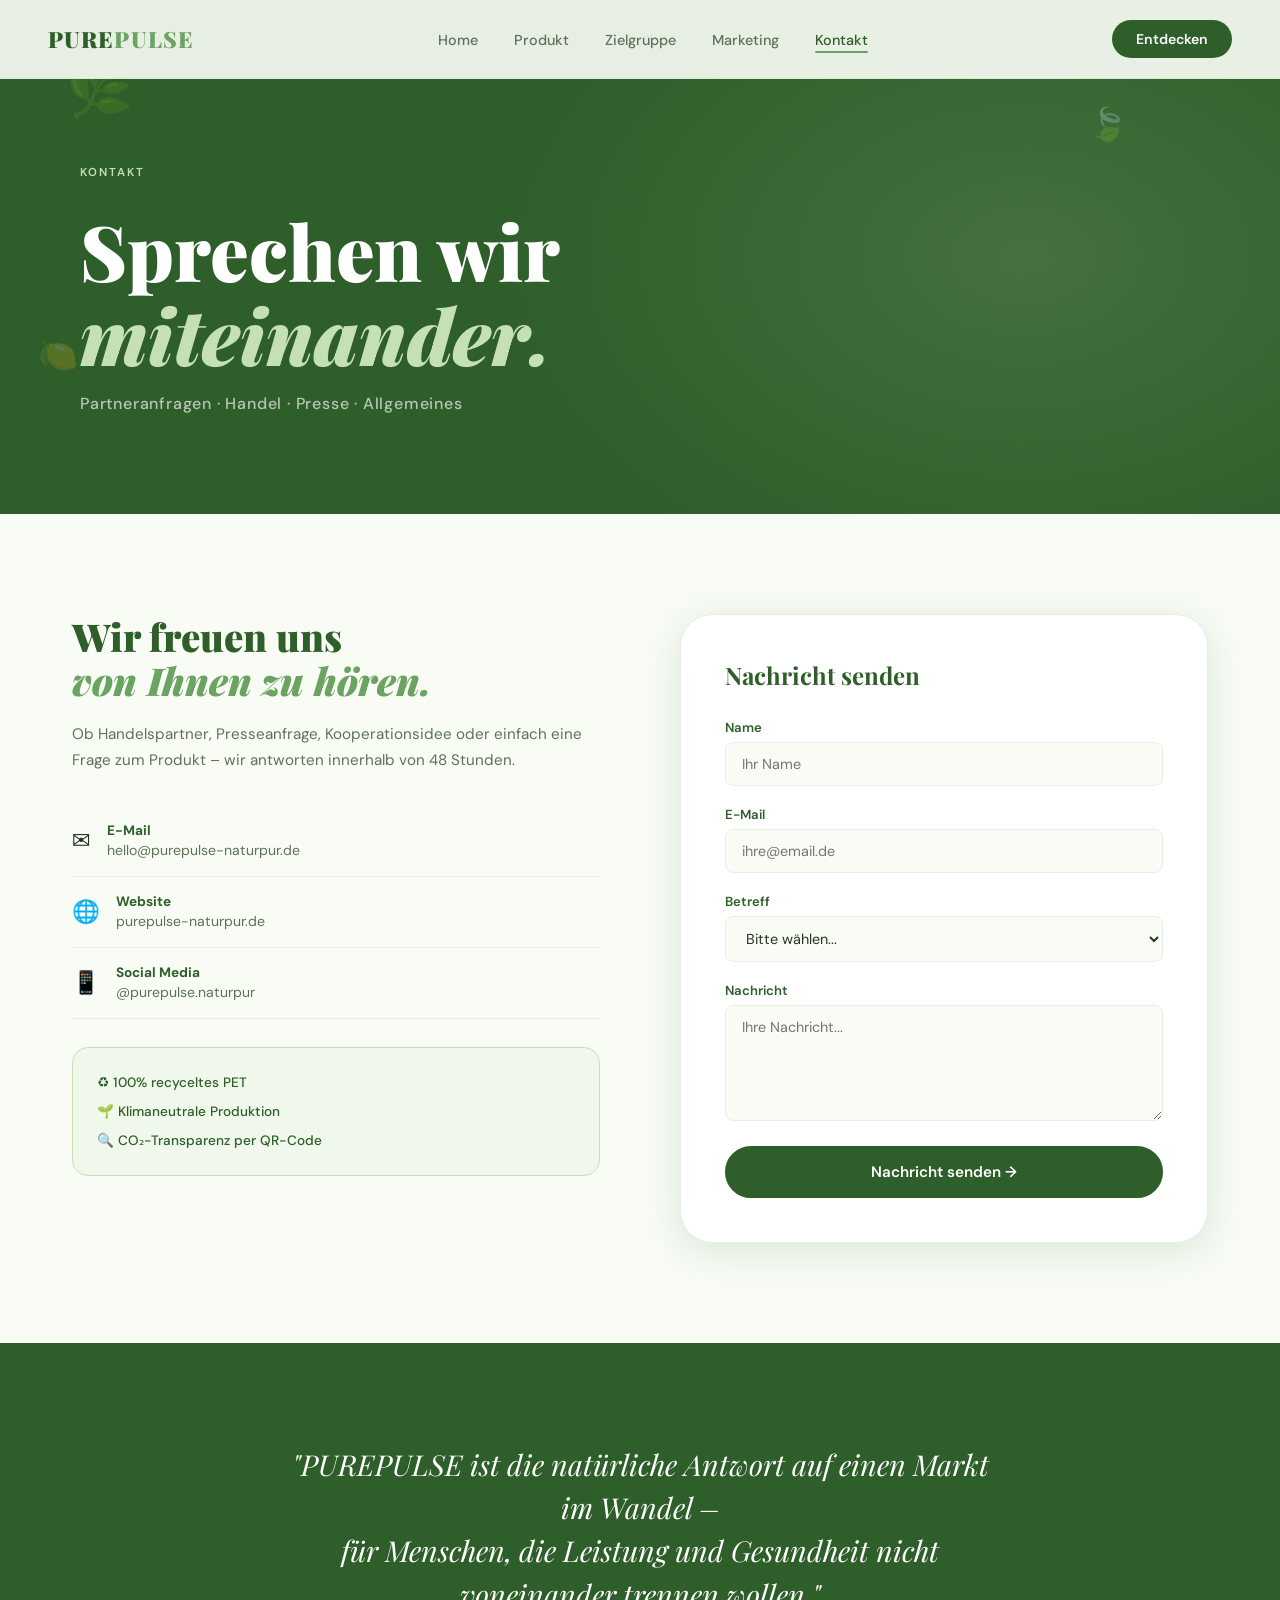
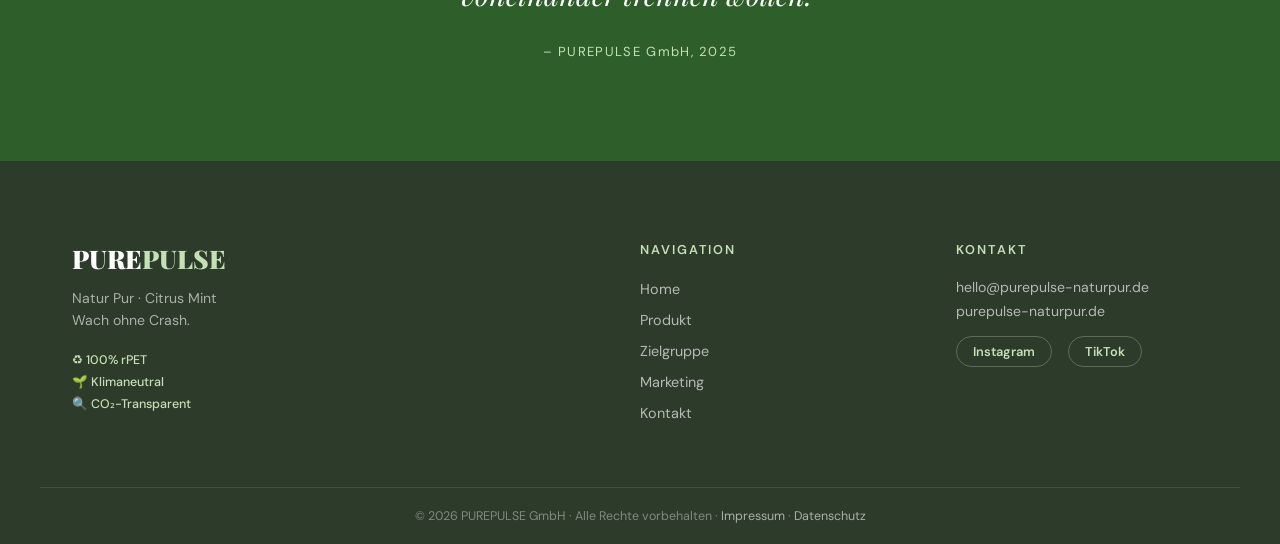
==== kontakt.html @ d3d6a44a "Add files via upload" ====
<!DOCTYPE html>
<html lang="de">
<head>
  <meta charset="UTF-8" />
  <meta name="viewport" content="width=device-width, initial-scale=1.0" />
  <title>Kontakt – PUREPULSE Natur Pur</title>
  <link rel="stylesheet" href="style.css" />
  <link rel="preconnect" href="https://fonts.googleapis.com" />
  <link rel="preconnect" href="https://fonts.gstatic.com" crossorigin />
  <link href="https://fonts.googleapis.com/css2?family=Playfair+Display:ital,wght@0,400;0,700;0,900;1,400;1,700&family=DM+Sans:wght@300;400;500;600&display=swap" rel="stylesheet" />
</head>
<body>

  <nav class="nav" id="nav">
    <div class="nav__logo">PURE<span>PULSE</span></div>
    <ul class="nav__links">
      <li><a href="index.html">Home</a></li>
      <li><a href="produkt.html">Produkt</a></li>
      <li><a href="zielgruppe.html">Zielgruppe</a></li>
      <li><a href="marketing.html">Marketing</a></li>
      <li><a href="kontakt.html" class="active">Kontakt</a></li>
    </ul>
    <a href="kontakt.html" class="nav__cta">Entdecken</a>
    <button class="nav__burger" id="burger" aria-label="Menü"><span></span><span></span><span></span></button>
  </nav>
  <div class="mobile-menu" id="mobileMenu">
    <ul>
      <li><a href="index.html">Home</a></li>
      <li><a href="produkt.html">Produkt</a></li>
      <li><a href="zielgruppe.html">Zielgruppe</a></li>
      <li><a href="marketing.html">Marketing</a></li>
      <li><a href="kontakt.html">Kontakt</a></li>
    </ul>
  </div>

  <section class="page-hero">
    <div class="page-hero__leaves">
      <div class="leaf leaf--1">🌿</div>
      <div class="leaf leaf--2">🍃</div>
      <div class="leaf leaf--3">🍋</div>
    </div>
    <div class="container">
      <span class="section-tag">Kontakt</span>
      <h1>Sprechen wir<br /><em>miteinander.</em></h1>
      <p>Partneranfragen · Handel · Presse · Allgemeines</p>
    </div>
  </section>

  <!-- CONTACT SECTION -->
  <section class="contact section">
    <div class="container">
      <div class="contact__grid">
        <div class="contact__info reveal">
          <h2>Wir freuen uns<br /><em>von Ihnen zu hören.</em></h2>
          <p>Ob Handelspartner, Presseanfrage, Kooperationsidee oder einfach eine Frage zum Produkt – wir antworten innerhalb von 48 Stunden.</p>

          <div class="contact-item">
            <div class="contact-item__icon">✉️</div>
            <div>
              <strong>E-Mail</strong>
              <span>hello@purepulse-naturpur.de</span>
            </div>
          </div>
          <div class="contact-item">
            <div class="contact-item__icon">🌐</div>
            <div>
              <strong>Website</strong>
              <span>purepulse-naturpur.de</span>
            </div>
          </div>
          <div class="contact-item">
            <div class="contact-item__icon">📱</div>
            <div>
              <strong>Social Media</strong>
              <span>@purepulse.naturpur</span>
            </div>
          </div>

          <div class="contact-eco-box">
            <div class="contact-eco-row">♻️ 100% recyceltes PET</div>
            <div class="contact-eco-row">🌱 Klimaneutrale Produktion</div>
            <div class="contact-eco-row">🔍 CO₂-Transparenz per QR-Code</div>
          </div>
        </div>

        <div class="contact__form reveal" style="--delay:0.2s">
          <h3>Nachricht senden</h3>
          <div class="form-group">
            <label for="name">Name</label>
            <input type="text" id="name" placeholder="Ihr Name" />
          </div>
          <div class="form-group">
            <label for="email">E-Mail</label>
            <input type="email" id="email" placeholder="ihre@email.de" />
          </div>
          <div class="form-group">
            <label for="subject">Betreff</label>
            <select id="subject">
              <option value="">Bitte wählen...</option>
              <option>Handelspartnerschaft</option>
              <option>Presseanfrage</option>
              <option>Influencer / Kooperation</option>
              <option>Produktfrage</option>
              <option>Sonstiges</option>
            </select>
          </div>
          <div class="form-group">
            <label for="message">Nachricht</label>
            <textarea id="message" rows="5" placeholder="Ihre Nachricht..."></textarea>
          </div>
          <button class="btn btn--primary btn--full" id="sendBtn" onclick="handleSubmit()">Nachricht senden →</button>
          <div class="form-success" id="formSuccess">
            🌿 Vielen Dank! Wir melden uns innerhalb von 48 Stunden.
          </div>
        </div>
      </div>
    </div>
  </section>

  <!-- CLOSING QUOTE -->
  <section class="closing-quote">
    <div class="container reveal">
      <blockquote>
        <em>"PUREPULSE ist die natürliche Antwort auf einen Markt im Wandel –<br/>für Menschen, die Leistung und Gesundheit nicht voneinander trennen wollen."</em>
        <cite>– PUREPULSE GmbH, 2025</cite>
      </blockquote>
    </div>
  </section>

  <footer class="footer">
    <div class="container footer__grid">
      <div class="footer__brand">
        <div class="footer__logo">PURE<span>PULSE</span></div>
        <p>Natur Pur · Citrus Mint<br/>Wach ohne Crash.</p>
        <div class="footer__eco">
          <span>♻️ 100% rPET</span>
          <span>🌱 Klimaneutral</span>
          <span>🔍 CO₂-Transparent</span>
        </div>
      </div>
      <div class="footer__nav">
        <h4>Navigation</h4>
        <ul>
          <li><a href="index.html">Home</a></li>
          <li><a href="produkt.html">Produkt</a></li>
          <li><a href="zielgruppe.html">Zielgruppe</a></li>
          <li><a href="marketing.html">Marketing</a></li>
          <li><a href="kontakt.html">Kontakt</a></li>
        </ul>
      </div>
      <div class="footer__contact">
        <h4>Kontakt</h4>
        <p>hello@purepulse-naturpur.de</p>
        <p>purepulse-naturpur.de</p>
        <div class="footer__social">
          <a href="#">Instagram</a>
          <a href="#">TikTok</a>
        </div>
      </div>
    </div>
    <div class="footer__bottom">
      <p>© 2026 PUREPULSE GmbH · Alle Rechte vorbehalten · <a href="#">Impressum</a> · <a href="#">Datenschutz</a></p>
    </div>
  </footer>

  <script src="main.js"></script>
  <script>
    function handleSubmit() {
      const name = document.getElementById('name').value;
      const email = document.getElementById('email').value;
      const message = document.getElementById('message').value;
      if (!name || !email || !message) {
        alert('Bitte füllen Sie alle Pflichtfelder aus.');
        return;
      }
      document.getElementById('sendBtn').style.display = 'none';
      document.getElementById('formSuccess').style.display = 'block';
    }
  </script>
</body>
</html>
---- style.css ----
/* ============================================================
   PUREPULSE NATUR PUR – COMPLETE STYLESHEET
   Design: Organic Luxury · Mint & Citrus · Natural Premium
   ============================================================ */

/* ---------- CSS VARIABLES ---------- */
:root {
  --mint:        #C5E0B4;
  --mint-light:  #E4F2DC;
  --mint-deep:   #A8D19C;
  --green-dark:  #2E5E29;
  --green-mid:   #4A8C42;
  --green-sage:  #6BA362;
  --green-pale:  #F0F8EC;
  --citrus:      #D4E84A;
  --citrus-soft: #EDF5B0;
  --white:       #FFFFFF;
  --off-white:   #F8FCF5;
  --gray-light:  #E8EEE6;
  --gray-mid:    #7A8C76;
  --gray-dark:   #2D3B2A;
  --text:        #263323;
  --text-light:  #5E7258;

  --font-display: 'Playfair Display', Georgia, serif;
  --font-body:    'DM Sans', system-ui, sans-serif;

  --radius-sm:   8px;
  --radius-md:   16px;
  --radius-lg:   32px;
  --radius-xl:   64px;

  --shadow-soft: 0 4px 24px rgba(46, 94, 41, 0.08);
  --shadow-mid:  0 8px 40px rgba(46, 94, 41, 0.14);
  --shadow-card: 0 2px 16px rgba(46, 94, 41, 0.10);

  --transition: 0.35s cubic-bezier(0.4, 0, 0.2, 1);
}

/* ---------- RESET ---------- */
*, *::before, *::after { box-sizing: border-box; margin: 0; padding: 0; }
html { scroll-behavior: smooth; font-size: 16px; }
body {
  font-family: var(--font-body);
  background: var(--off-white);
  color: var(--text);
  overflow-x: hidden;
  -webkit-font-smoothing: antialiased;
}
img { max-width: 100%; display: block; }
a { text-decoration: none; color: inherit; }
ul { list-style: none; }

/* ---------- UTILITIES ---------- */
.container {
  max-width: 1200px;
  margin: 0 auto;
  padding: 0 32px;
}
.section { padding: 100px 0; }
.section-tag {
  display: inline-block;
  font-family: var(--font-body);
  font-size: 0.72rem;
  font-weight: 600;
  letter-spacing: 0.18em;
  text-transform: uppercase;
  color: var(--green-sage);
  margin-bottom: 16px;
}
.section-header { text-align: center; margin-bottom: 64px; }
.section-header h2 { font-family: var(--font-display); font-size: clamp(2rem, 4vw, 3rem); line-height: 1.15; color: var(--green-dark); }
.section-header h2 em { font-style: italic; color: var(--green-sage); }

/* ---------- BUTTONS ---------- */
.btn {
  display: inline-flex;
  align-items: center;
  gap: 8px;
  padding: 14px 32px;
  border-radius: 100px;
  font-family: var(--font-body);
  font-size: 0.95rem;
  font-weight: 600;
  cursor: pointer;
  transition: var(--transition);
  border: 2px solid transparent;
}
.btn--primary {
  background: var(--green-dark);
  color: var(--white);
  border-color: var(--green-dark);
}
.btn--primary:hover {
  background: var(--green-mid);
  border-color: var(--green-mid);
  transform: translateY(-2px);
  box-shadow: var(--shadow-mid);
}
.btn--ghost {
  background: transparent;
  color: var(--green-dark);
  border-color: var(--green-dark);
}
.btn--ghost:hover {
  background: var(--green-dark);
  color: var(--white);
  transform: translateY(-2px);
}
.btn--dark {
  background: var(--green-dark);
  color: var(--white);
}
.btn--dark:hover { background: var(--gray-dark); transform: translateY(-2px); }
.btn--outline {
  background: transparent;
  color: var(--green-dark);
  border-color: var(--green-dark);
}
.btn--outline:hover { background: var(--green-dark); color: var(--white); transform: translateY(-2px); }
.btn--full { width: 100%; justify-content: center; }

/* ---------- NAV ---------- */
.nav {
  position: fixed;
  top: 0; left: 0; right: 0;
  z-index: 1000;
  display: flex;
  align-items: center;
  justify-content: space-between;
  padding: 20px 48px;
  background: rgba(248, 252, 245, 0.92);
  backdrop-filter: blur(16px);
  -webkit-backdrop-filter: blur(16px);
  border-bottom: 1px solid rgba(197, 224, 180, 0.4);
  transition: var(--transition);
}
.nav.scrolled {
  padding: 14px 48px;
  box-shadow: var(--shadow-soft);
}
.nav__logo {
  font-family: var(--font-display);
  font-size: 1.4rem;
  font-weight: 900;
  color: var(--green-dark);
  letter-spacing: 0.05em;
}
.nav__logo span { color: var(--green-sage); }
.nav__links {
  display: flex;
  gap: 36px;
}
.nav__links a {
  font-size: 0.9rem;
  font-weight: 500;
  color: var(--text-light);
  transition: color var(--transition);
  position: relative;
}
.nav__links a::after {
  content: '';
  position: absolute;
  bottom: -4px; left: 0;
  width: 0; height: 2px;
  background: var(--green-sage);
  transition: width var(--transition);
  border-radius: 2px;
}
.nav__links a:hover, .nav__links a.active { color: var(--green-dark); }
.nav__links a:hover::after, .nav__links a.active::after { width: 100%; }
.nav__cta {
  background: var(--green-dark);
  color: var(--white);
  padding: 10px 24px;
  border-radius: 100px;
  font-size: 0.88rem;
  font-weight: 600;
  transition: var(--transition);
}
.nav__cta:hover { background: var(--green-mid); transform: translateY(-1px); }
.nav__burger {
  display: none;
  flex-direction: column;
  gap: 5px;
  background: none;
  border: none;
  cursor: pointer;
  padding: 4px;
}
.nav__burger span {
  display: block;
  width: 24px;
  height: 2px;
  background: var(--green-dark);
  border-radius: 2px;
  transition: var(--transition);
}

/* Mobile menu */
.mobile-menu {
  display: none;
  position: fixed;
  top: 0; left: 0; right: 0; bottom: 0;
  background: var(--green-dark);
  z-index: 999;
  align-items: center;
  justify-content: center;
}
.mobile-menu.open { display: flex; }
.mobile-menu ul { text-align: center; }
.mobile-menu ul li { margin: 20px 0; }
.mobile-menu ul li a {
  font-family: var(--font-display);
  font-size: 2rem;
  color: var(--white);
  font-style: italic;
  transition: color var(--transition);
}
.mobile-menu ul li a:hover { color: var(--mint); }

/* ---------- HERO ---------- */
.hero {
  min-height: 100vh;
  display: grid;
  grid-template-columns: 1fr 1fr;
  align-items: center;
  padding: 120px 48px 80px;
  background: var(--green-pale);
  position: relative;
  overflow: hidden;
  gap: 64px;
}

/* Organic background blob */
.hero::before {
  content: '';
  position: absolute;
  top: -20%;
  right: -10%;
  width: 60%;
  height: 80%;
  background: radial-gradient(ellipse at center, var(--mint-deep) 0%, var(--mint) 50%, transparent 80%);
  opacity: 0.3;
  border-radius: 50% 30% 60% 40%;
  animation: blobPulse 8s ease-in-out infinite alternate;
  z-index: 0;
}
.hero::after {
  content: '';
  position: absolute;
  bottom: -10%;
  left: -5%;
  width: 40%;
  height: 50%;
  background: radial-gradient(ellipse at center, var(--mint-light) 0%, transparent 70%);
  opacity: 0.5;
  border-radius: 60% 40% 50% 30%;
  animation: blobPulse 10s ease-in-out infinite alternate-reverse;
  z-index: 0;
}
@keyframes blobPulse {
  from { transform: scale(1) rotate(0deg); }
  to { transform: scale(1.05) rotate(3deg); }
}

.hero__leaves {
  position: absolute;
  inset: 0;
  z-index: 1;
  pointer-events: none;
}
.leaf {
  position: absolute;
  font-size: 2.5rem;
  opacity: 0.25;
  animation: floatLeaf 6s ease-in-out infinite;
  user-select: none;
}
.leaf--1 { top: 10%; left: 5%;   animation-delay: 0s;   font-size: 3.5rem; }
.leaf--2 { top: 20%; left: 85%;  animation-delay: 1s;   font-size: 2rem; }
.leaf--3 { top: 65%; left: 3%;   animation-delay: 2s;   font-size: 2rem; opacity: 0.2; }
.leaf--4 { top: 75%; left: 78%;  animation-delay: 0.5s; font-size: 3rem; }
.leaf--5 { top: 45%; left: 92%;  animation-delay: 3s;   font-size: 1.8rem; }
.leaf--6 { top: 85%; left: 50%;  animation-delay: 1.5s; font-size: 2.2rem; opacity: 0.3; }
.leaf--7 { top: 5%;  left: 50%;  animation-delay: 2.5s; font-size: 2.8rem; }
@keyframes floatLeaf {
  0%, 100% { transform: translateY(0) rotate(0deg); }
  33% { transform: translateY(-12px) rotate(5deg); }
  66% { transform: translateY(-6px) rotate(-3deg); }
}

.hero__content {
  position: relative;
  z-index: 2;
  max-width: 560px;
  animation: fadeInUp 0.9s ease both;
}
@keyframes fadeInUp {
  from { opacity: 0; transform: translateY(40px); }
  to   { opacity: 1; transform: translateY(0); }
}
.hero__eyebrow {
  font-size: 0.78rem;
  font-weight: 600;
  letter-spacing: 0.2em;
  text-transform: uppercase;
  color: var(--green-sage);
  margin-bottom: 20px;
  animation: fadeInUp 0.9s 0.1s ease both;
}
.hero__title {
  font-family: var(--font-display);
  font-size: clamp(3.5rem, 6vw, 5.5rem);
  font-weight: 900;
  line-height: 1.05;
  color: var(--green-dark);
  margin-bottom: 24px;
  animation: fadeInUp 0.9s 0.2s ease both;
}
.hero__title em {
  font-style: italic;
  color: var(--green-sage);
  position: relative;
}
.hero__sub {
  font-size: 1.1rem;
  line-height: 1.7;
  color: var(--text-light);
  margin-bottom: 40px;
  animation: fadeInUp 0.9s 0.3s ease both;
}
.hero__actions {
  display: flex;
  gap: 16px;
  flex-wrap: wrap;
  margin-bottom: 48px;
  animation: fadeInUp 0.9s 0.4s ease both;
}
.hero__stats {
  display: flex;
  align-items: center;
  gap: 32px;
  animation: fadeInUp 0.9s 0.5s ease both;
}
.stat { text-align: center; }
.stat strong {
  display: block;
  font-family: var(--font-display);
  font-size: 1.4rem;
  font-weight: 700;
  color: var(--green-dark);
}
.stat span {
  font-size: 0.75rem;
  color: var(--gray-mid);
  font-weight: 500;
}
.stat__divider {
  width: 1px;
  height: 40px;
  background: var(--gray-light);
}

.hero__visual {
  position: relative;
  z-index: 2;
  display: flex;
  align-items: center;
  justify-content: center;
  animation: fadeInUp 0.9s 0.3s ease both;
}
.bottle-ring {
  position: absolute;
  width: 340px;
  height: 340px;
  border-radius: 50%;
  border: 2px dashed var(--mint-deep);
  opacity: 0.5;
  animation: spinSlow 30s linear infinite;
}
@keyframes spinSlow {
  from { transform: rotate(0deg); }
  to   { transform: rotate(360deg); }
}
.bottle-placeholder {
  width: 280px;
  height: 420px;
  background: linear-gradient(160deg, var(--mint-light) 0%, var(--mint) 60%, var(--mint-deep) 100%);
  border-radius: 48px 48px 32px 32px;
  display: flex;
  align-items: center;
  justify-content: center;
  border: 1px dashed var(--green-sage);
  box-shadow: var(--shadow-mid), inset 0 2px 20px rgba(255,255,255,0.4);
  position: relative;
  z-index: 1;
}
.bottle-inner {
  text-align: center;
  color: var(--green-dark);
  font-size: 0.85rem;
  opacity: 0.6;
  font-style: italic;
}
.hero__badge {
  position: absolute;
  bottom: -20px;
  right: -24px;
  background: var(--green-dark);
  color: var(--white);
  border-radius: var(--radius-md);
  padding: 14px 20px;
  text-align: center;
  box-shadow: var(--shadow-mid);
  z-index: 2;
}
.hero__badge span { display: block; font-size: 0.7rem; opacity: 0.7; }
.hero__badge strong { font-size: 0.88rem; font-weight: 700; }
.hero__scroll {
  position: absolute;
  bottom: 32px;
  left: 50%;
  transform: translateX(-50%);
  z-index: 3;
  display: flex;
  flex-direction: column;
  align-items: center;
  gap: 8px;
  color: var(--gray-mid);
  font-size: 0.7rem;
  letter-spacing: 0.15em;
  text-transform: uppercase;
}
.scroll-line {
  width: 1px;
  height: 40px;
  background: linear-gradient(to bottom, var(--gray-mid), transparent);
  animation: scrollPulse 2s ease-in-out infinite;
}
@keyframes scrollPulse {
  0%, 100% { opacity: 0.3; transform: scaleY(1); }
  50% { opacity: 1; transform: scaleY(1.1); }
}

/* ---------- PROBLEM STRIP ---------- */
.problem-strip {
  background: var(--white);
  padding: 80px 0;
}
.problem-strip__grid {
  display: grid;
  grid-template-columns: 1fr auto 1fr;
  gap: 32px;
  align-items: center;
}
.problem-card {
  padding: 40px;
  border-radius: var(--radius-lg);
  box-shadow: var(--shadow-card);
}
.problem-card--bad {
  background: #FEF2F2;
  border-left: 4px solid #D97A7A;
}
.problem-card--good {
  background: var(--green-pale);
  border-left: 4px solid var(--green-sage);
}
.problem-card__icon { font-size: 2.5rem; margin-bottom: 16px; }
.problem-card h3 {
  font-family: var(--font-display);
  font-size: 1.3rem;
  font-weight: 700;
  margin-bottom: 12px;
  color: var(--green-dark);
}
.problem-card p { font-size: 0.95rem; line-height: 1.7; color: var(--text-light); }
.problem-card p strong { color: var(--green-dark); }
.problem-card__arrow {
  font-size: 2rem;
  color: var(--green-sage);
  text-align: center;
  font-weight: 300;
}

/* ---------- USP SECTION ---------- */
.usp { background: var(--off-white); }
.usp__grid {
  display: grid;
  grid-template-columns: repeat(4, 1fr);
  gap: 24px;
}
.usp-card {
  background: var(--white);
  border-radius: var(--radius-lg);
  padding: 36px 28px;
  box-shadow: var(--shadow-card);
  transition: var(--transition);
  border: 1px solid var(--gray-light);
  position: relative;
  overflow: hidden;
}
.usp-card::before {
  content: '';
  position: absolute;
  top: 0; left: 0; right: 0;
  height: 3px;
  background: linear-gradient(90deg, var(--green-sage), var(--mint-deep));
  transform: scaleX(0);
  transform-origin: left;
  transition: transform var(--transition);
}
.usp-card:hover { transform: translateY(-6px); box-shadow: var(--shadow-mid); }
.usp-card:hover::before { transform: scaleX(1); }
.usp-card__icon {
  width: 56px;
  height: 56px;
  color: var(--green-sage);
  margin-bottom: 20px;
}
.usp-card h3 {
  font-family: var(--font-display);
  font-size: 1.15rem;
  font-weight: 700;
  color: var(--green-dark);
  margin-bottom: 12px;
}
.usp-card p { font-size: 0.88rem; line-height: 1.7; color: var(--text-light); margin-bottom: 20px; }
.usp-card__pill {
  display: inline-block;
  background: var(--mint-light);
  color: var(--green-dark);
  padding: 4px 14px;
  border-radius: 100px;
  font-size: 0.72rem;
  font-weight: 600;
  letter-spacing: 0.05em;
}

/* ---------- CITRUS STRIP ---------- */
.citrus-strip {
  background: var(--green-dark);
  padding: 100px 0;
  position: relative;
  overflow: hidden;
}
.citrus-strip__bg {
  position: absolute;
  inset: 0;
  background: 
    radial-gradient(ellipse 60% 80% at 80% 50%, rgba(197,224,180,0.12) 0%, transparent 70%),
    radial-gradient(ellipse 40% 60% at 20% 30%, rgba(197,224,180,0.08) 0%, transparent 60%);
}
.citrus-strip__content {
  display: grid;
  grid-template-columns: 1fr 1fr;
  align-items: center;
  gap: 80px;
  position: relative;
  z-index: 1;
}
.citrus-strip__text { color: var(--white); }
.citrus-strip__text h2 {
  font-family: var(--font-display);
  font-size: clamp(2rem, 4vw, 3rem);
  font-weight: 900;
  line-height: 1.15;
  margin-bottom: 20px;
}
.citrus-strip__text h2 em { font-style: italic; color: var(--mint); }
.citrus-strip__text p {
  font-size: 1rem;
  line-height: 1.7;
  color: rgba(255,255,255,0.75);
  margin-bottom: 32px;
}
.citrus-strip__elements {
  display: grid;
  grid-template-columns: 1fr 1fr;
  gap: 24px;
}
.citrus-el {
  font-size: 4rem;
  text-align: center;
  display: flex;
  align-items: center;
  justify-content: center;
  height: 100px;
  background: rgba(197,224,180,0.1);
  border-radius: var(--radius-lg);
  border: 1px solid rgba(197,224,180,0.2);
  transition: var(--transition);
  animation: floatLeaf 6s ease-in-out infinite;
}
.citrus-el:hover { background: rgba(197,224,180,0.18); transform: scale(1.05); }
.citrus-el--lemon { animation-delay: 0s; }
.citrus-el--mint  { animation-delay: 1.5s; }
.citrus-el--lime  { animation-delay: 0.8s; }
.citrus-el--leaf  { animation-delay: 2.2s; }

/* ---------- MARKET ---------- */
.market { background: var(--white); }
.market__grid {
  display: grid;
  grid-template-columns: 1fr 1fr;
  gap: 80px;
  align-items: center;
}
.market__text h2 {
  font-family: var(--font-display);
  font-size: clamp(2rem, 3.5vw, 2.8rem);
  font-weight: 900;
  color: var(--green-dark);
  margin-bottom: 20px;
  line-height: 1.15;
}
.market__text p {
  font-size: 1rem;
  line-height: 1.7;
  color: var(--text-light);
  margin-bottom: 28px;
}
.check-list { display: flex; flex-direction: column; gap: 12px; }
.check-list li {
  font-size: 0.95rem;
  color: var(--text-light);
  padding-left: 28px;
  position: relative;
  line-height: 1.5;
}
.check-list li::before {
  content: '✓';
  position: absolute;
  left: 0;
  color: var(--green-sage);
  font-weight: 700;
  font-size: 1rem;
}
.check-list li strong { color: var(--green-dark); }
.market__numbers { display: grid; grid-template-columns: 1fr 1fr; gap: 24px; }
.big-stat {
  background: var(--green-pale);
  border-radius: var(--radius-md);
  padding: 32px 24px;
  text-align: center;
  border: 1px solid var(--mint);
  transition: var(--transition);
}
.big-stat:hover { background: var(--mint-light); transform: translateY(-4px); box-shadow: var(--shadow-soft); }
.big-stat strong {
  display: block;
  font-family: var(--font-display);
  font-size: 2.4rem;
  font-weight: 900;
  color: var(--green-dark);
  line-height: 1;
  margin-bottom: 8px;
}
.big-stat span {
  font-size: 0.8rem;
  color: var(--text-light);
  line-height: 1.4;
}

/* ---------- CTA BANNER ---------- */
.cta-banner {
  background: linear-gradient(135deg, var(--mint) 0%, var(--mint-deep) 100%);
  padding: 100px 0;
  text-align: center;
  position: relative;
  overflow: hidden;
}
.cta-banner__leaves {
  position: absolute;
  inset: 0;
  display: flex;
  align-items: center;
  justify-content: space-around;
  pointer-events: none;
}
.cta-banner__leaves span { font-size: 6rem; opacity: 0.12; }
.cta-banner__content { position: relative; z-index: 1; }
.cta-banner__content h2 {
  font-family: var(--font-display);
  font-size: clamp(2.5rem, 5vw, 4rem);
  font-weight: 900;
  color: var(--green-dark);
  line-height: 1.1;
  margin-bottom: 20px;
}
.cta-banner__content h2 em { font-style: italic; color: var(--white); }
.cta-banner__content p {
  font-size: 1rem;
  color: var(--green-dark);
  opacity: 0.8;
  margin-bottom: 40px;
  line-height: 1.6;
}
.cta-banner__btns { display: flex; gap: 16px; justify-content: center; flex-wrap: wrap; }

/* ---------- FOOTER ---------- */
.footer {
  background: var(--gray-dark);
  color: var(--white);
  padding: 80px 0 0;
}
.footer__grid {
  display: grid;
  grid-template-columns: 2fr 1fr 1fr;
  gap: 64px;
  padding-bottom: 64px;
  border-bottom: 1px solid rgba(255,255,255,0.1);
}
.footer__logo {
  font-family: var(--font-display);
  font-size: 1.6rem;
  font-weight: 900;
  margin-bottom: 12px;
  color: var(--white);
}
.footer__logo span { color: var(--mint); }
.footer__brand p {
  font-size: 0.88rem;
  color: rgba(255,255,255,0.6);
  line-height: 1.6;
  margin-bottom: 20px;
}
.footer__eco { display: flex; flex-direction: column; gap: 6px; }
.footer__eco span {
  font-size: 0.78rem;
  color: var(--mint);
  font-weight: 500;
}
.footer__nav h4, .footer__contact h4 {
  font-size: 0.8rem;
  font-weight: 600;
  letter-spacing: 0.15em;
  text-transform: uppercase;
  color: var(--mint);
  margin-bottom: 20px;
}
.footer__nav ul { display: flex; flex-direction: column; gap: 10px; }
.footer__nav ul li a {
  font-size: 0.9rem;
  color: rgba(255,255,255,0.65);
  transition: color var(--transition);
}
.footer__nav ul li a:hover { color: var(--white); }
.footer__contact p { font-size: 0.88rem; color: rgba(255,255,255,0.65); margin-bottom: 6px; }
.footer__social { display: flex; gap: 16px; margin-top: 16px; }
.footer__social a {
  font-size: 0.8rem;
  font-weight: 600;
  color: var(--mint);
  border: 1px solid rgba(197,224,180,0.3);
  padding: 6px 16px;
  border-radius: 100px;
  transition: var(--transition);
}
.footer__social a:hover { background: var(--mint); color: var(--gray-dark); }
.footer__bottom {
  padding: 20px 48px;
  text-align: center;
}
.footer__bottom p { font-size: 0.78rem; color: rgba(255,255,255,0.4); }
.footer__bottom a { color: rgba(255,255,255,0.6); transition: color var(--transition); }
.footer__bottom a:hover { color: var(--white); }

/* ---------- PAGE HERO (Subpages) ---------- */
.page-hero {
  background: var(--green-dark);
  padding: 160px 48px 100px;
  position: relative;
  overflow: hidden;
}
.page-hero::before {
  content: '';
  position: absolute;
  inset: 0;
  background: 
    radial-gradient(ellipse 60% 100% at 80% 50%, rgba(197,224,180,0.15) 0%, transparent 70%);
}
.page-hero__leaves { position: absolute; inset: 0; pointer-events: none; }
.page-hero .container { position: relative; z-index: 1; }
.page-hero .section-tag { color: var(--mint); }
.page-hero h1 {
  font-family: var(--font-display);
  font-size: clamp(3rem, 6vw, 5rem);
  font-weight: 900;
  color: var(--white);
  line-height: 1.1;
  margin: 12px 0 16px;
}
.page-hero h1 em { font-style: italic; color: var(--mint); }
.page-hero p {
  font-size: 1rem;
  color: rgba(255,255,255,0.65);
  font-weight: 500;
  letter-spacing: 0.05em;
}

/* ---------- PRODUCT PAGE ---------- */
.product-detail__grid {
  display: grid;
  grid-template-columns: 1fr 1.2fr;
  gap: 80px;
  align-items: start;
}
.product-detail__visual {
  position: relative;
  display: flex;
  align-items: center;
  justify-content: center;
  min-height: 520px;
}
.product-ring {
  position: absolute;
  width: 380px;
  height: 380px;
  border-radius: 50%;
  border: 1px dashed var(--mint-deep);
  opacity: 0.5;
  animation: spinSlow 25s linear infinite;
}
.product-photo {
  width: 300px;
  height: 460px;
  background: linear-gradient(160deg, var(--mint-light) 0%, var(--mint) 60%, var(--mint-deep) 100%);
  border-radius: 60px 60px 40px 40px;
  display: flex;
  align-items: center;
  justify-content: center;
  border: 1px dashed var(--green-sage);
  box-shadow: var(--shadow-mid);
  color: var(--green-dark);
  font-size: 0.85rem;
  font-style: italic;
  text-align: center;
  opacity: 0.8;
  position: relative;
  z-index: 1;
}
.product-qr {
  position: absolute;
  bottom: 20px;
  right: -10px;
  z-index: 2;
}
.qr-box {
  background: var(--white);
  border-radius: var(--radius-md);
  padding: 16px;
  text-align: center;
  box-shadow: var(--shadow-mid);
  border: 1px solid var(--gray-light);
}
.qr-placeholder {
  width: 60px;
  height: 60px;
  background: var(--green-dark);
  border-radius: 8px;
  display: flex;
  align-items: center;
  justify-content: center;
  color: var(--white);
  font-weight: 900;
  font-size: 1.2rem;
  margin: 0 auto 8px;
}
.qr-box span { font-size: 0.7rem; color: var(--text-light); display: block; }

.product-tag {
  display: inline-block;
  background: var(--mint-light);
  color: var(--green-dark);
  padding: 6px 18px;
  border-radius: 100px;
  font-size: 0.78rem;
  font-weight: 600;
  letter-spacing: 0.08em;
  margin-bottom: 16px;
}
.product-detail__info h2 {
  font-family: var(--font-display);
  font-size: clamp(2rem, 3.5vw, 2.8rem);
  font-weight: 900;
  line-height: 1.15;
  color: var(--green-dark);
  margin-bottom: 20px;
}
.product-detail__info h2 em { font-style: italic; color: var(--green-sage); }
.product-intro {
  font-size: 1rem;
  line-height: 1.7;
  color: var(--text-light);
  margin-bottom: 36px;
}
.ingredients h3 {
  font-family: var(--font-display);
  font-size: 1.2rem;
  color: var(--green-dark);
  margin-bottom: 20px;
}
.ingredient-row {
  display: flex;
  gap: 16px;
  align-items: flex-start;
  padding: 16px 0;
  border-bottom: 1px solid var(--gray-light);
}
.ingredient-row:last-child { border-bottom: none; }
.ingredient-icon { font-size: 1.3rem; flex-shrink: 0; margin-top: 2px; }
.ingredient-row strong { display: block; font-size: 0.9rem; color: var(--green-dark); margin-bottom: 2px; }
.ingredient-row span { font-size: 0.82rem; color: var(--text-light); }

/* FACTS BAND */
.facts-band {
  background: var(--green-dark);
  padding: 64px 0;
}
.facts-band__grid {
  display: grid;
  grid-template-columns: repeat(6, 1fr);
  gap: 1px;
  background: rgba(197,224,180,0.15);
}
.fact-item {
  padding: 32px 24px;
  text-align: center;
  background: var(--green-dark);
  transition: var(--transition);
  animation-delay: var(--delay, 0s);
}
.fact-item:hover { background: rgba(197,224,180,0.1); }
.fact-item strong {
  display: block;
  font-family: var(--font-display);
  font-size: 1.8rem;
  font-weight: 900;
  color: var(--mint);
  margin-bottom: 6px;
}
.fact-item span { font-size: 0.78rem; color: rgba(255,255,255,0.6); }

/* PACKAGING */
.packaging__grid {
  display: grid;
  grid-template-columns: repeat(4, 1fr);
  gap: 24px;
}
.packaging-card {
  background: var(--white);
  border-radius: var(--radius-lg);
  padding: 36px 28px;
  border: 1px solid var(--gray-light);
  box-shadow: var(--shadow-card);
  text-align: center;
  transition: var(--transition);
}
.packaging-card:hover { transform: translateY(-6px); box-shadow: var(--shadow-mid); }
.packaging-card__icon { font-size: 2.5rem; margin-bottom: 16px; }
.packaging-card h3 {
  font-family: var(--font-display);
  font-size: 1.1rem;
  font-weight: 700;
  color: var(--green-dark);
  margin-bottom: 10px;
}
.packaging-card p { font-size: 0.88rem; line-height: 1.6; color: var(--text-light); }

/* PRICE */
.price-section {
  background: var(--green-pale);
  padding: 100px 0;
}
.price-section__inner {
  display: grid;
  grid-template-columns: 1fr auto;
  gap: 80px;
  align-items: center;
}
.price-section__text h2 {
  font-family: var(--font-display);
  font-size: clamp(2rem, 4vw, 3rem);
  font-weight: 900;
  color: var(--green-dark);
  margin-bottom: 20px;
  line-height: 1.15;
}
.price-section__text h2 em { font-style: italic; color: var(--green-sage); }
.price-section__text p {
  font-size: 0.95rem;
  line-height: 1.7;
  color: var(--text-light);
  margin-bottom: 24px;
}
.price-circle {
  width: 240px;
  height: 240px;
  border-radius: 50%;
  background: var(--green-dark);
  display: flex;
  align-items: center;
  justify-content: center;
  box-shadow: var(--shadow-mid);
  flex-shrink: 0;
  position: relative;
}
.price-circle::before {
  content: '';
  position: absolute;
  inset: -8px;
  border-radius: 50%;
  border: 2px dashed var(--green-sage);
  opacity: 0.4;
  animation: spinSlow 20s linear infinite;
}
.price-circle__inner { text-align: center; color: var(--white); }
.price-circle__inner strong {
  display: block;
  font-family: var(--font-display);
  font-size: 2.8rem;
  font-weight: 900;
  color: var(--mint);
}
.price-circle__inner span { display: block; font-size: 0.9rem; opacity: 0.8; margin-bottom: 4px; }
.price-circle__inner small { font-size: 0.72rem; opacity: 0.6; background: rgba(255,255,255,0.1); padding: 3px 10px; border-radius: 100px; }

/* ---------- ZIELGRUPPE PAGE ---------- */
.lohas__grid {
  display: grid;
  grid-template-columns: 1fr 1fr;
  gap: 80px;
  align-items: start;
}
.lohas__info h2 {
  font-family: var(--font-display);
  font-size: clamp(2rem, 3.5vw, 2.8rem);
  font-weight: 900;
  color: var(--green-dark);
  line-height: 1.15;
  margin-bottom: 20px;
}
.lohas__info h2 em { font-style: italic; color: var(--green-sage); }
.lohas__info p { font-size: 0.95rem; line-height: 1.7; color: var(--text-light); margin-bottom: 16px; }
.lohas__tags { display: flex; flex-wrap: wrap; gap: 10px; margin-top: 24px; }
.tag {
  background: var(--mint-light);
  color: var(--green-dark);
  padding: 6px 16px;
  border-radius: 100px;
  font-size: 0.78rem;
  font-weight: 600;
  border: 1px solid var(--mint-deep);
}
.lohas__stats { display: grid; grid-template-columns: 1fr 1fr; gap: 20px; }
.lohas-stat {
  background: var(--green-dark);
  color: var(--white);
  border-radius: var(--radius-md);
  padding: 28px 24px;
  text-align: center;
}
.lohas-stat strong {
  display: block;
  font-family: var(--font-display);
  font-size: 1.8rem;
  font-weight: 900;
  color: var(--mint);
  margin-bottom: 6px;
}
.lohas-stat span { font-size: 0.8rem; opacity: 0.75; line-height: 1.4; }

/* PERSONA */
.persona { background: var(--green-pale); }
.persona__grid {
  display: grid;
  grid-template-columns: 300px 1fr;
  gap: 56px;
  align-items: start;
}
.persona__card {
  background: var(--white);
  border-radius: var(--radius-lg);
  overflow: hidden;
  box-shadow: var(--shadow-mid);
}
.persona__photo {
  background: var(--green-dark);
  padding: 24px;
  display: flex;
  align-items: center;
  gap: 16px;
}
.persona__avatar {
  width: 56px;
  height: 56px;
  border-radius: 50%;
  background: var(--mint);
  color: var(--green-dark);
  display: flex;
  align-items: center;
  justify-content: center;
  font-family: var(--font-display);
  font-size: 1.5rem;
  font-weight: 900;
}
.persona__name-block strong { display: block; color: var(--white); font-size: 0.95rem; }
.persona__name-block span { font-size: 0.8rem; color: rgba(255,255,255,0.6); }
.persona__image-placeholder {
  height: 300px;
  background: linear-gradient(160deg, var(--mint-light) 0%, var(--mint) 100%);
  display: flex;
  align-items: center;
  justify-content: center;
  text-align: center;
  color: var(--green-dark);
  font-size: 0.85rem;
  font-style: italic;
  opacity: 0.7;
  border: 1px dashed var(--green-sage);
  margin: 16px;
  border-radius: var(--radius-md);
}
.persona-block {
  background: var(--white);
  border-radius: var(--radius-md);
  padding: 20px 24px;
  margin-bottom: 12px;
  border-left: 3px solid var(--mint-deep);
  box-shadow: var(--shadow-card);
  transition: var(--transition);
  animation-delay: var(--delay, 0s);
}
.persona-block:hover { transform: translateX(4px); }
.persona-block h4 { font-size: 0.9rem; font-weight: 700; color: var(--green-dark); margin-bottom: 6px; }
.persona-block p { font-size: 0.88rem; line-height: 1.6; color: var(--text-light); }
.persona-block--highlight { border-left-color: var(--green-dark); background: var(--green-pale); }

/* VALUES */
.values { background: var(--white); }
.values__grid {
  display: grid;
  grid-template-columns: repeat(4, 1fr);
  gap: 24px;
}
.value-card {
  padding: 36px 28px;
  border-radius: var(--radius-lg);
  border: 1px solid var(--gray-light);
  background: var(--off-white);
  transition: var(--transition);
  animation-delay: var(--delay, 0s);
  position: relative;
  overflow: hidden;
}
.value-card:hover { background: var(--mint-light); border-color: var(--mint-deep); transform: translateY(-4px); }
.value-card__num {
  font-family: var(--font-display);
  font-size: 3rem;
  font-weight: 900;
  color: var(--gray-light);
  line-height: 1;
  margin-bottom: 12px;
  transition: color var(--transition);
}
.value-card:hover .value-card__num { color: var(--mint-deep); }
.value-card h3 {
  font-family: var(--font-display);
  font-size: 1.1rem;
  font-weight: 700;
  color: var(--green-dark);
  margin-bottom: 10px;
}
.value-card p { font-size: 0.88rem; line-height: 1.6; color: var(--text-light); }

/* ---------- MARKETING PAGE ---------- */
.smart { background: var(--off-white); }
.smart__grid {
  display: grid;
  grid-template-columns: repeat(4, 1fr);
  gap: 24px;
  margin-bottom: 56px;
}
.smart-card {
  background: var(--white);
  border-radius: var(--radius-lg);
  padding: 36px 24px;
  text-align: center;
  box-shadow: var(--shadow-card);
  border: 1px solid var(--gray-light);
  transition: var(--transition);
  animation-delay: var(--delay, 0s);
}
.smart-card:hover { transform: translateY(-6px); box-shadow: var(--shadow-mid); border-color: var(--mint-deep); }
.smart-card__icon { font-size: 2.2rem; margin-bottom: 12px; }
.smart-card strong {
  display: block;
  font-family: var(--font-display);
  font-size: 2.8rem;
  font-weight: 900;
  color: var(--green-dark);
  line-height: 1;
  margin-bottom: 4px;
}
.smart-card span {
  display: block;
  font-weight: 700;
  font-size: 0.9rem;
  color: var(--green-sage);
  margin-bottom: 12px;
}
.smart-card p { font-size: 0.82rem; line-height: 1.5; color: var(--text-light); }

.distribution { margin-top: 48px; }
.distribution h3 {
  font-family: var(--font-display);
  font-size: 1.3rem;
  color: var(--green-dark);
  margin-bottom: 20px;
}
.dist-bar {
  display: flex;
  height: 48px;
  border-radius: var(--radius-md);
  overflow: hidden;
  margin-bottom: 12px;
  box-shadow: var(--shadow-card);
}
.dist-bar__fill {
  display: flex;
  align-items: center;
  justify-content: center;
  font-size: 0.82rem;
  font-weight: 700;
  color: var(--white);
  transition: width 1s ease;
}
.dist-bar__fill--online { background: var(--green-sage); }
.dist-bar__fill--offline { background: var(--green-dark); }
.dist-labels {
  display: flex;
  justify-content: space-between;
  font-size: 0.8rem;
  color: var(--text-light);
}

/* 4Ps */
.fourps { background: var(--green-dark); }
.fourps .section-header h2 { color: var(--white); }
.fourps .section-tag { color: var(--mint); }
.fourps__grid {
  display: grid;
  grid-template-columns: repeat(4, 1fr);
  gap: 20px;
}
.p-card {
  border-radius: var(--radius-lg);
  padding: 36px 28px;
  background: rgba(255,255,255,0.06);
  border: 1px solid rgba(197,224,180,0.2);
  color: var(--white);
  transition: var(--transition);
  animation-delay: var(--delay, 0s);
}
.p-card:hover { background: rgba(197,224,180,0.12); transform: translateY(-4px); }
.p-card__label {
  font-size: 0.7rem;
  font-weight: 700;
  letter-spacing: 0.2em;
  text-transform: uppercase;
  color: var(--mint);
  margin-bottom: 12px;
}
.p-card h3 {
  font-family: var(--font-display);
  font-size: 1.2rem;
  font-weight: 700;
  margin-bottom: 16px;
  color: var(--white);
}
.p-card ul { display: flex; flex-direction: column; gap: 8px; }
.p-card ul li {
  font-size: 0.85rem;
  color: rgba(255,255,255,0.75);
  padding-left: 14px;
  position: relative;
  line-height: 1.4;
}
.p-card ul li::before { content: '·'; position: absolute; left: 0; color: var(--mint); }
.p-card p { font-size: 0.88rem; line-height: 1.6; color: rgba(255,255,255,0.7); }
.p-card__price {
  font-family: var(--font-display);
  font-size: 3rem;
  font-weight: 900;
  color: var(--mint);
  margin-bottom: 12px;
}
.slogan-highlight {
  font-family: var(--font-display);
  font-style: italic;
  font-size: 1.1rem;
  color: var(--mint);
  margin-bottom: 16px;
  line-height: 1.3;
}

/* CAMPAIGNS */
.campaigns { background: var(--white); }
.campaigns__grid {
  display: grid;
  grid-template-columns: repeat(3, 1fr);
  gap: 28px;
}
.campaign-card {
  border-radius: var(--radius-lg);
  overflow: hidden;
  box-shadow: var(--shadow-card);
  border: 1px solid var(--gray-light);
  transition: var(--transition);
  animation-delay: var(--delay, 0s);
}
.campaign-card:hover { transform: translateY(-6px); box-shadow: var(--shadow-mid); }
.campaign-card__visual {
  height: 160px;
  display: flex;
  align-items: center;
  justify-content: center;
  position: relative;
}
.campaign-card__visual--uni   { background: linear-gradient(135deg, var(--green-pale) 0%, var(--mint) 100%); }
.campaign-card__visual--tiktok { background: linear-gradient(135deg, #1a1a2e 0%, #16213e 100%); }
.campaign-card__visual--influencer { background: linear-gradient(135deg, var(--mint-light) 0%, var(--mint-deep) 100%); }
.campaign-card__emoji { font-size: 4rem; }
.campaign-card__body { padding: 28px; }
.campaign-tag {
  font-size: 0.7rem;
  font-weight: 700;
  letter-spacing: 0.15em;
  text-transform: uppercase;
  color: var(--green-sage);
  display: block;
  margin-bottom: 8px;
}
.campaign-card__body h3 {
  font-family: var(--font-display);
  font-size: 1.15rem;
  font-weight: 700;
  color: var(--green-dark);
  margin-bottom: 10px;
}
.campaign-card__body p { font-size: 0.85rem; line-height: 1.6; color: var(--text-light); }

/* TIMELINE */
.timeline { background: var(--off-white); }
.timeline__track {
  position: relative;
  display: flex;
  flex-direction: column;
  gap: 0;
}
.timeline__track::before {
  content: '';
  position: absolute;
  left: 18px;
  top: 24px;
  bottom: 24px;
  width: 2px;
  background: linear-gradient(to bottom, var(--green-sage), var(--mint-deep));
  opacity: 0.4;
}
.timeline-item {
  display: grid;
  grid-template-columns: auto 1fr;
  gap: 32px;
  align-items: start;
  padding-bottom: 40px;
  animation-delay: var(--delay, 0s);
}
.timeline-item:last-child { padding-bottom: 0; }
.timeline-item__dot {
  width: 38px;
  height: 38px;
  border-radius: 50%;
  background: var(--green-dark);
  border: 3px solid var(--mint);
  flex-shrink: 0;
  position: relative;
  z-index: 1;
}
.timeline-item__content {
  background: var(--white);
  border-radius: var(--radius-md);
  padding: 28px 32px;
  box-shadow: var(--shadow-card);
  border: 1px solid var(--gray-light);
}
.timeline-tag {
  font-size: 0.72rem;
  font-weight: 700;
  letter-spacing: 0.15em;
  text-transform: uppercase;
  color: var(--green-sage);
  display: block;
  margin-bottom: 6px;
}
.timeline-item__content h3 {
  font-family: var(--font-display);
  font-size: 1.15rem;
  font-weight: 700;
  color: var(--green-dark);
  margin-bottom: 14px;
}
.timeline-item__content ul { display: flex; flex-direction: column; gap: 6px; }
.timeline-item__content ul li {
  font-size: 0.88rem;
  color: var(--text-light);
  padding-left: 16px;
  position: relative;
  line-height: 1.4;
}
.timeline-item__content ul li::before {
  content: '→';
  position: absolute;
  left: 0;
  color: var(--green-sage);
  font-size: 0.8rem;
}

/* ---------- KONTAKT PAGE ---------- */
.contact__grid {
  display: grid;
  grid-template-columns: 1fr 1fr;
  gap: 80px;
  align-items: start;
}
.contact__info h2 {
  font-family: var(--font-display);
  font-size: clamp(1.8rem, 3vw, 2.6rem);
  font-weight: 900;
  color: var(--green-dark);
  line-height: 1.15;
  margin-bottom: 20px;
}
.contact__info h2 em { font-style: italic; color: var(--green-sage); }
.contact__info > p { font-size: 0.95rem; line-height: 1.7; color: var(--text-light); margin-bottom: 32px; }
.contact-item {
  display: flex;
  align-items: center;
  gap: 16px;
  padding: 16px 0;
  border-bottom: 1px solid var(--gray-light);
}
.contact-item__icon { font-size: 1.4rem; }
.contact-item strong { display: block; font-size: 0.85rem; color: var(--green-dark); font-weight: 700; }
.contact-item span { font-size: 0.88rem; color: var(--text-light); }
.contact-eco-box {
  margin-top: 28px;
  background: var(--green-pale);
  border-radius: var(--radius-md);
  padding: 20px 24px;
  border: 1px solid var(--mint);
}
.contact-eco-row {
  font-size: 0.85rem;
  color: var(--green-dark);
  font-weight: 500;
  padding: 6px 0;
}

/* Form */
.contact__form { background: var(--white); border-radius: var(--radius-lg); padding: 44px; box-shadow: var(--shadow-mid); border: 1px solid var(--gray-light); }
.contact__form h3 {
  font-family: var(--font-display);
  font-size: 1.5rem;
  color: var(--green-dark);
  margin-bottom: 28px;
}
.form-group { margin-bottom: 20px; }
.form-group label { display: block; font-size: 0.82rem; font-weight: 600; color: var(--green-dark); margin-bottom: 6px; }
.form-group input,
.form-group select,
.form-group textarea {
  width: 100%;
  padding: 12px 16px;
  border: 1.5px solid var(--gray-light);
  border-radius: var(--radius-sm);
  font-family: var(--font-body);
  font-size: 0.9rem;
  color: var(--text);
  background: var(--off-white);
  transition: border-color var(--transition), box-shadow var(--transition);
  outline: none;
}
.form-group input:focus,
.form-group select:focus,
.form-group textarea:focus {
  border-color: var(--green-sage);
  box-shadow: 0 0 0 3px rgba(107, 163, 98, 0.15);
}
.form-group textarea { resize: vertical; }
.form-success {
  display: none;
  background: var(--green-pale);
  color: var(--green-dark);
  border: 1px solid var(--mint-deep);
  border-radius: var(--radius-md);
  padding: 16px 20px;
  font-size: 0.9rem;
  font-weight: 500;
  margin-top: 16px;
  text-align: center;
}

/* CLOSING QUOTE */
.closing-quote {
  background: var(--green-dark);
  padding: 100px 0;
  text-align: center;
}
.closing-quote blockquote {
  max-width: 700px;
  margin: 0 auto;
}
.closing-quote blockquote em {
  display: block;
  font-family: var(--font-display);
  font-size: clamp(1.3rem, 2.5vw, 1.8rem);
  font-style: italic;
  color: var(--white);
  line-height: 1.5;
  margin-bottom: 24px;
}
.closing-quote blockquote cite {
  font-size: 0.82rem;
  color: var(--mint);
  font-style: normal;
  letter-spacing: 0.1em;
}

/* ---------- REVEAL ANIMATION ---------- */
.reveal {
  opacity: 0;
  transform: translateY(32px);
  transition: opacity 0.7s ease, transform 0.7s ease;
  transition-delay: var(--delay, 0s);
}
.reveal.visible {
  opacity: 1;
  transform: translateY(0);
}

/* ---------- RESPONSIVE ---------- */
@media (max-width: 1100px) {
  .usp__grid { grid-template-columns: repeat(2, 1fr); }
  .smart__grid { grid-template-columns: repeat(2, 1fr); }
  .fourps__grid { grid-template-columns: repeat(2, 1fr); }
  .facts-band__grid { grid-template-columns: repeat(3, 1fr); }
  .packaging__grid { grid-template-columns: repeat(2, 1fr); }
  .values__grid { grid-template-columns: repeat(2, 1fr); }
  .campaigns__grid { grid-template-columns: 1fr 1fr; }
}

@media (max-width: 900px) {
  .nav__links, .nav__cta { display: none; }
  .nav__burger { display: flex; }
  .nav { padding: 16px 24px; }

  .hero {
    grid-template-columns: 1fr;
    padding: 120px 24px 80px;
    text-align: center;
  }
  .hero__visual { display: none; }
  .hero__stats { justify-content: center; }
  .hero__actions { justify-content: center; }

  .problem-strip__grid { grid-template-columns: 1fr; }
  .problem-card__arrow { transform: rotate(90deg); text-align: center; }

  .citrus-strip__content { grid-template-columns: 1fr; }
  .market__grid { grid-template-columns: 1fr; }
  .market__numbers { grid-template-columns: repeat(3, 1fr); }

  .product-detail__grid { grid-template-columns: 1fr; }
  .product-detail__visual { min-height: 300px; }
  .price-section__inner { grid-template-columns: 1fr; text-align: center; }
  .price-circle { margin: 0 auto; }

  .lohas__grid { grid-template-columns: 1fr; }
  .lohas__stats { grid-template-columns: repeat(2, 1fr); }
  .persona__grid { grid-template-columns: 1fr; }
  .persona__card { max-width: 360px; }

  .contact__grid { grid-template-columns: 1fr; }

  .footer__grid { grid-template-columns: 1fr 1fr; }
  .footer__brand { grid-column: span 2; }
  .container { padding: 0 20px; }
  .section { padding: 72px 0; }
  .page-hero { padding: 130px 24px 80px; }
}

@media (max-width: 600px) {
  .usp__grid { grid-template-columns: 1fr; }
  .smart__grid { grid-template-columns: 1fr; }
  .fourps__grid { grid-template-columns: 1fr; }
  .campaigns__grid { grid-template-columns: 1fr; }
  .values__grid { grid-template-columns: 1fr; }
  .packaging__grid { grid-template-columns: 1fr 1fr; }
  .facts-band__grid { grid-template-columns: repeat(2, 1fr); }
  .lohas__stats { grid-template-columns: 1fr 1fr; }
  .market__numbers { grid-template-columns: 1fr; }
  .footer__grid { grid-template-columns: 1fr; }
  .footer__brand { grid-column: span 1; }
  .hero__stats { flex-direction: column; }
  .stat__divider { width: 40px; height: 1px; }
  .hero__actions { flex-direction: column; align-items: center; }
}


.bottle-placeholder,
.product-photo {
  padding: 0;
  overflow: hidden;
}
.persona__image-placeholder {
  padding: 0 !important;
  font-style: normal;
  color: transparent;
}
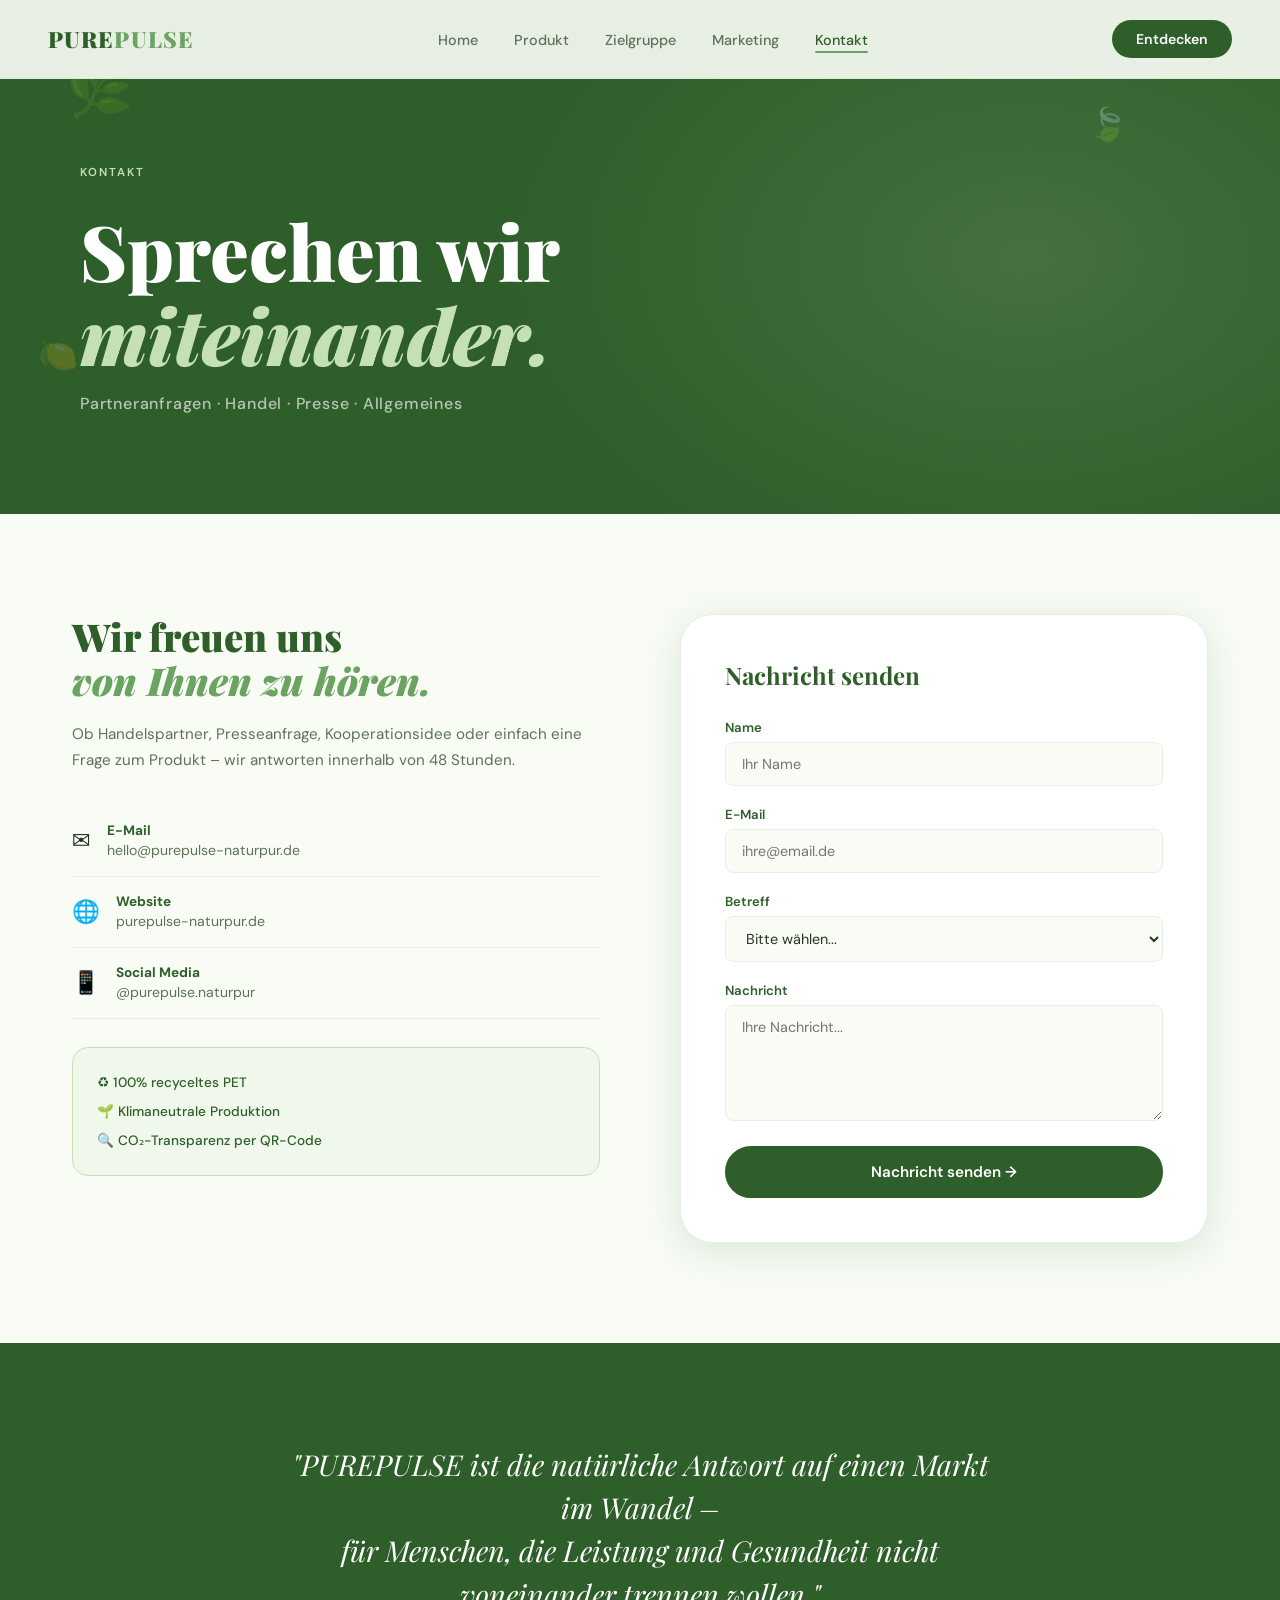
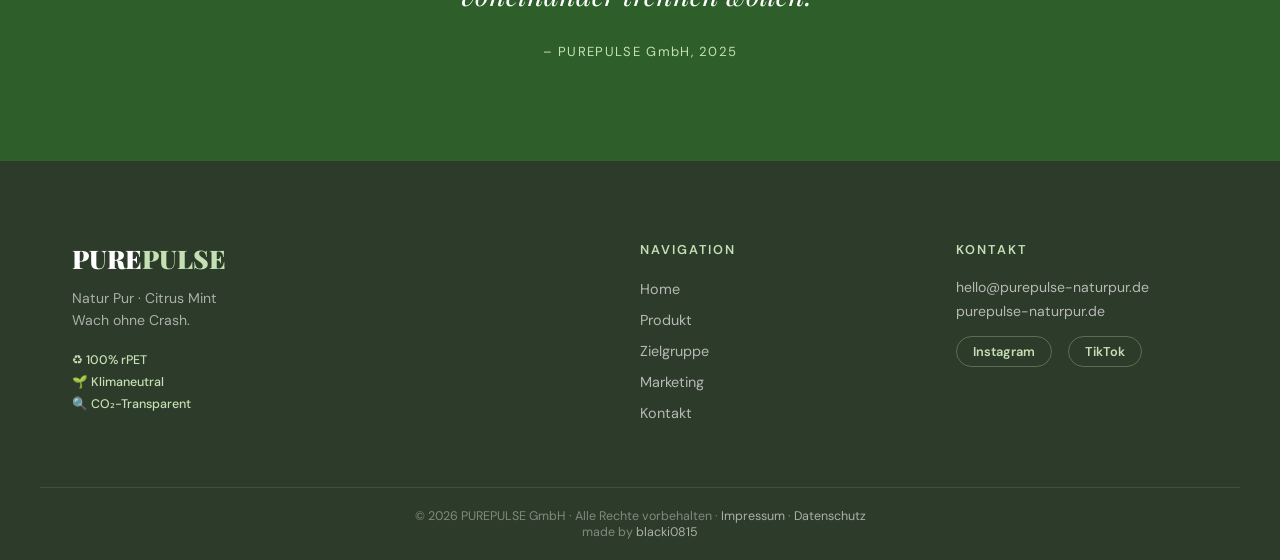
==== commit 1b28090b: "Add attribution to footer in kontakt.html" ====
--- a/kontakt.html
+++ b/kontakt.html
@@ -159,7 +159,7 @@
       </div>
     </div>
     <div class="footer__bottom">
-      <p>© 2026 PUREPULSE GmbH · Alle Rechte vorbehalten · <a href="#">Impressum</a> · <a href="#">Datenschutz</a></p>
+      <p>© 2026 PUREPULSE GmbH · Alle Rechte vorbehalten · <a href="#">Impressum</a> · <a href="#">Datenschutz</a><p class="madeBy">made by <a class="madeBy" href="https://github.com/blacki0815">blacki0815</a></p></p>
     </div>
   </footer>
 
